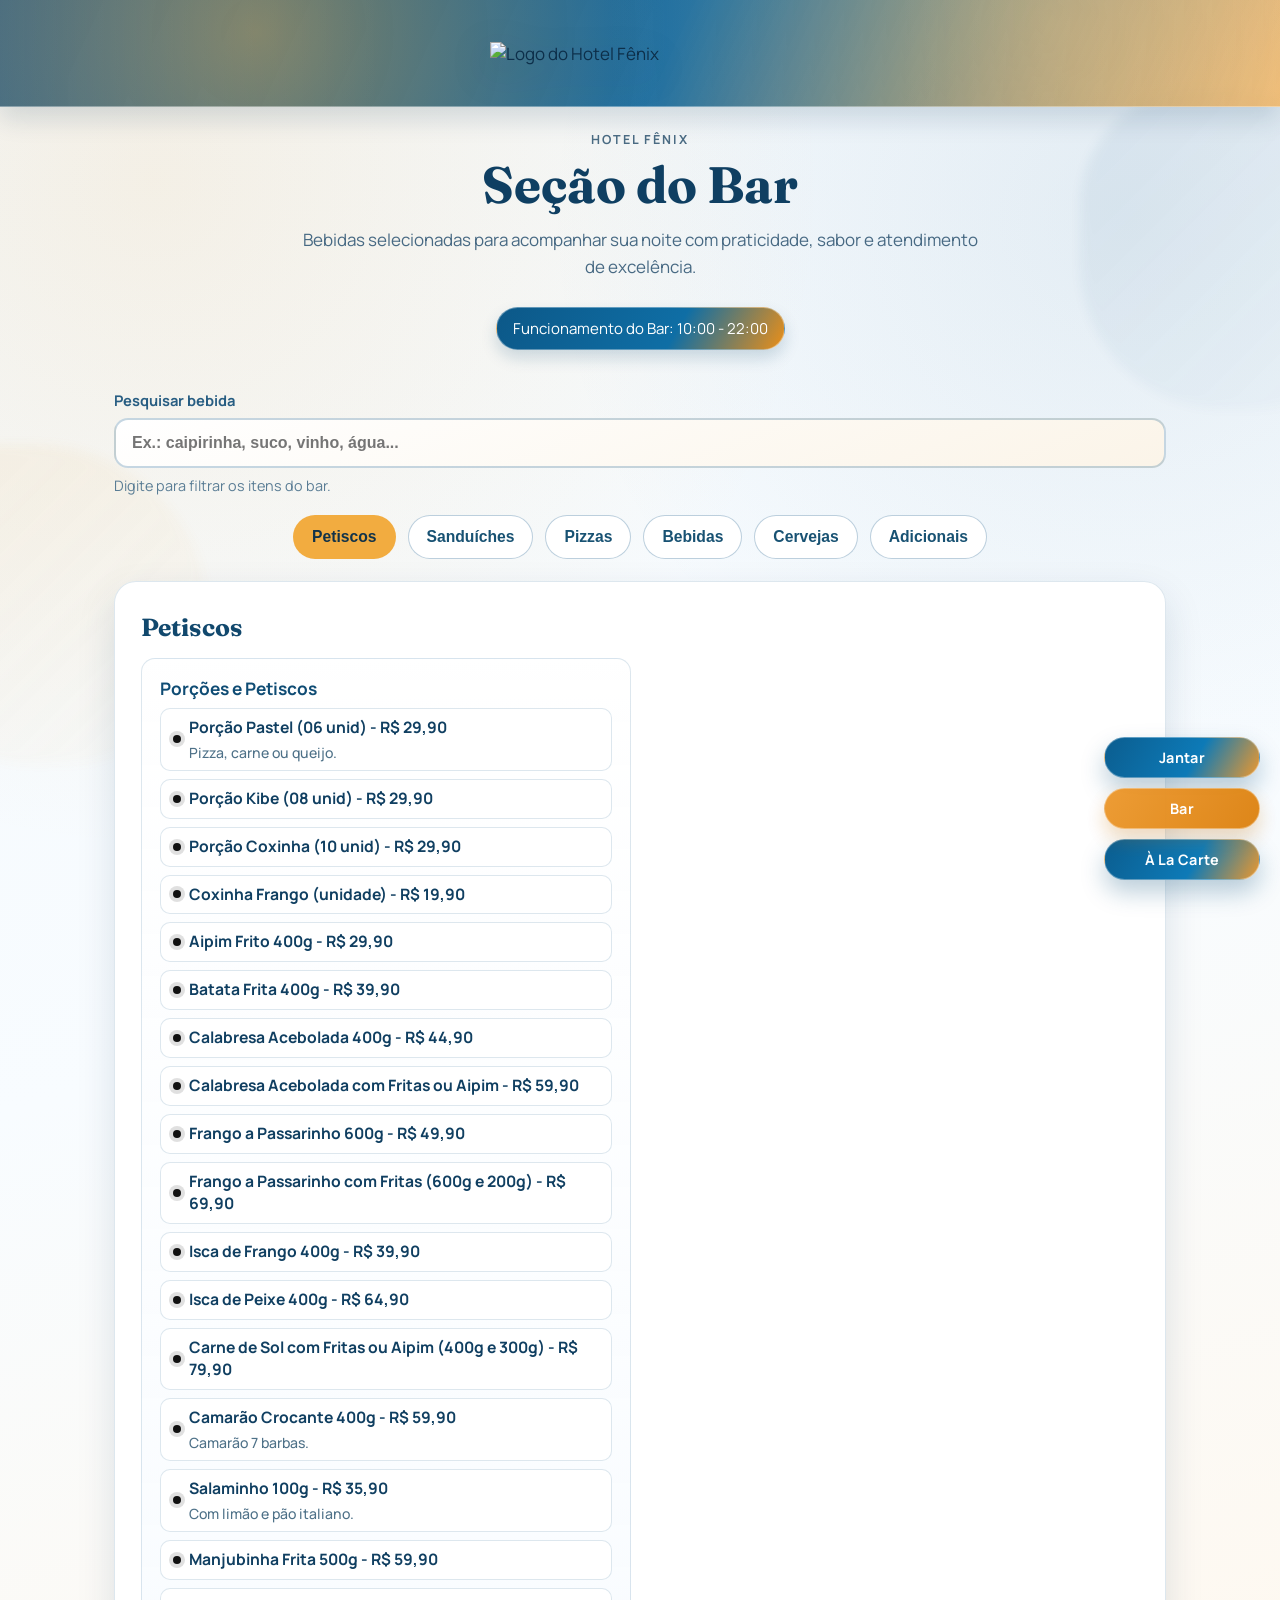
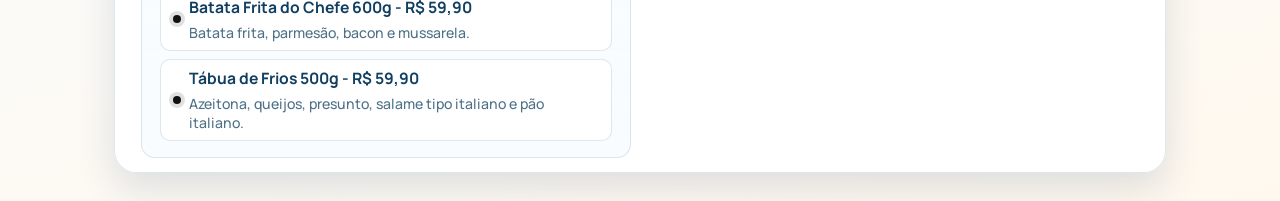
==== bar.html @ 1d7303b4 "Add files via upload" ====
<!DOCTYPE html>
<html lang="pt-BR">
<head>
    <meta charset="UTF-8">
    <meta http-equiv="X-UA-Compatible" content="IE=edge">
    <meta name="viewport" content="width=device-width, initial-scale=1.0">
    <title>Seção do Bar | Hotel Fênix</title>
    <meta name="description" content="Seção do bar do Hotel Fênix com drinks, cervejas, vinhos e bebidas sem álcool.">
    <link rel="preconnect" href="https://fonts.googleapis.com">
    <link rel="preconnect" href="https://fonts.gstatic.com" crossorigin>
    <link href="https://fonts.googleapis.com/css2?family=Fraunces:opsz,wght@9..144,500;9..144,700&family=Manrope:wght@400;500;700&display=swap" rel="stylesheet">
    <link rel="stylesheet" href="style.css">
</head>
<body class="bar-page">
    <div class="bg-shape bg-shape--left" aria-hidden="true"></div>
    <div class="bg-shape bg-shape--right" aria-hidden="true"></div>

    <header class="hero">
        <div class="logo-showcase">
            <img class="hotel-logo" src="https://irp.cdn-website.com/d49a2ccc/dms3rep/multi/opt/logo_hotel_fenix-177w.png" alt="Logo do Hotel Fênix">
        </div>

        <p class="kicker">Hotel Fênix</p>
        <h1>Seção do Bar</h1>
        <p class="subtitle">Bebidas selecionadas para acompanhar sua noite com praticidade, sabor e atendimento de excelência.</p>

        <div class="service-info">
            <span>Funcionamento do Bar: 10:00 - 22:00</span>
        </div>

    </header>

    <section class="search-bar-wrap" aria-label="Pesquisa de bebidas">
        <label for="drink-search" class="search-label">Pesquisar bebida</label>
        <input type="search" id="drink-search" class="food-search" placeholder="Ex.: caipirinha, suco, vinho, água..." autocomplete="off">
        <p class="search-hint" id="drink-search-feedback">Digite para filtrar os itens do bar.</p>
    </section>

    <nav class="week-nav" aria-label="Categorias do bar">
        <button type="button" class="day-btn is-active" data-category="petiscos">Petiscos</button>
        <button type="button" class="day-btn" data-category="sanduiches">Sanduíches</button>
        <button type="button" class="day-btn" data-category="pizzas">Pizzas</button>
        <button type="button" class="day-btn" data-category="bebidas">Bebidas</button>
        <button type="button" class="day-btn" data-category="cervejas">Cervejas</button>
        <button type="button" class="day-btn" data-category="adicionais">Adicionais</button>
    </nav>

    <main class="menu-stack">
        <section class="menu-card bar-category is-visible" data-category="petiscos" aria-labelledby="cat-petiscos">
            <h2 id="cat-petiscos">Petiscos</h2>
            <div class="day-groups">
                <article class="day-group">
                    <h3>Porções e Petiscos</h3>
                    <ul class="dish-list">
                        <li>Porção Pastel (06 unid) - R$ 29,90 <span class="item-note">Pizza, carne ou queijo.</span></li>
                        <li>Porção Kibe (08 unid) - R$ 29,90</li>
                        <li>Porção Coxinha (10 unid) - R$ 29,90</li>
                        <li>Coxinha Frango (unidade) - R$ 19,90</li>
                        <li>Aipim Frito 400g - R$ 29,90</li>
                        <li>Batata Frita 400g - R$ 39,90</li>
                        <li>Calabresa Acebolada 400g - R$ 44,90</li>
                        <li>Calabresa Acebolada com Fritas ou Aipim - R$ 59,90</li>
                        <li>Frango a Passarinho 600g - R$ 49,90</li>
                        <li>Frango a Passarinho com Fritas (600g e 200g) - R$ 69,90</li>
                        <li>Isca de Frango 400g - R$ 39,90</li>
                        <li>Isca de Peixe 400g - R$ 64,90</li>
                        <li>Carne de Sol com Fritas ou Aipim (400g e 300g) - R$ 79,90</li>
                        <li>Camarão Crocante 400g - R$ 59,90 <span class="item-note">Camarão 7 barbas.</span></li>
                        <li>Salaminho 100g - R$ 35,90 <span class="item-note">Com limão e pão italiano.</span></li>
                        <li>Manjubinha Frita 500g - R$ 59,90</li>
                        <li>Batata Frita do Chefe 600g - R$ 59,90 <span class="item-note">Batata frita, parmesão, bacon e mussarela.</span></li>
                        <li>Tábua de Frios 500g - R$ 59,90 <span class="item-note">Azeitona, queijos, presunto, salame tipo italiano e pão italiano.</span></li>
                    </ul>
                </article>
            </div>
        </section>

        <section class="menu-card bar-category" data-category="sanduiches" aria-labelledby="cat-sanduiches">
            <h2 id="cat-sanduiches">Sanduíches</h2>
            <div class="day-groups">
                <article class="day-group">
                    <h3>Lanches</h3>
                    <ul class="dish-list">
                        <li>Lanche do Chefe (serve 02 pessoas) - R$ 59,90 <span class="item-note">Pão de hambúrguer especial, hambúrguer 200g, presunto, calabresa, milho verde, ovo, mussarela, alface, tomate e batata frita.</span></li>
                        <li>Misto Quente - R$ 19,90 <span class="item-note">Pão de forma, mussarela e presunto.</span></li>
                        <li>Queijo Quente - R$ 15,90 <span class="item-note">Pão de forma e mussarela.</span></li>
                        <li>Hambúrguer - R$ 29,90 <span class="item-note">Pão de hambúrguer e hambúrguer 120g.</span></li>
                        <li>Baurú - R$ 19,90 <span class="item-note">Pão de forma, mussarela, presunto, alface e tomate.</span></li>
                        <li>X-Burguer - R$ 32,90 <span class="item-note">Pão de hambúrguer, hambúrguer 120g e mussarela.</span></li>
                        <li>X-Salada - R$ 35,90 <span class="item-note">Pão de hambúrguer, hambúrguer 120g, mussarela, alface e tomate.</span></li>
                        <li>X-Bacon - R$ 35,90 <span class="item-note">Pão de hambúrguer, hambúrguer 120g, mussarela, bacon, alface e tomate.</span></li>
                        <li>X-Egg - R$ 35,90 <span class="item-note">Pão de hambúrguer, hambúrguer 120g, ovo, mussarela, alface e tomate.</span></li>
                    </ul>
                </article>
            </div>
        </section>

        <section class="menu-card bar-category" data-category="pizzas" aria-labelledby="cat-pizzas">
            <h2 id="cat-pizzas">Pizzas</h2>
            <div class="day-groups">
                <article class="day-group">
                    <h3>Sabores</h3>
                    <ul class="dish-list">
                        <li>Brotinho (pizza pequena) - R$ 29,90</li>
                        <li>Mussarela - R$ 49,90 <span class="item-note">Molho de tomate, mussarela e azeitonas.</span></li>
                        <li>Margherita - R$ 49,90 <span class="item-note">Molho de tomate, mussarela, manjericão e azeitonas.</span></li>
                        <li>Calabresa - R$ 49,90 <span class="item-note">Molho de tomate, mussarela, calabresa, cebola e azeitonas.</span></li>
                        <li>Portuguesa - R$ 49,90 <span class="item-note">Molho de tomate, mussarela, ovo, presunto, cebola e azeitonas.</span></li>
                        <li>Frango c/ Requeijão - R$ 59,90 <span class="item-note">Molho de tomate, frango, requeijão e azeitonas.</span></li>
                    </ul>
                </article>
            </div>
        </section>

        <section class="menu-card bar-category" data-category="bebidas" aria-labelledby="cat-bebidas">
            <h2 id="cat-bebidas">Bebidas</h2>
            <div class="day-groups">
                <article class="day-group">
                    <h3>Opções</h3>
                    <ul class="dish-list">
                        <li>Água s/ gás 500ml - R$ 4,00</li>
                        <li>Água c/ gás 500ml - R$ 5,00</li>
                        <li>Água Tônica - R$ 7,50</li>
                        <li>Água de Coco - R$ 8,00</li>
                        <li>Refrigerante 350ml - R$ 7,50</li>
                        <li>Refrigerante Coca Cola 1l Vidro - R$ 14,90</li>
                        <li>Refrigerante Pet 1l - R$ 12,90</li>
                        <li>Suco Polpa copo - R$ 9,90</li>
                        <li>Suco Polpa jarra - R$ 16,90</li>
                        <li>Suco Natural copo - R$ 12,90</li>
                        <li>Suco Natural jarra - R$ 19,90</li>
                        <li>Suco Bronze copo (laranja/cenoura) - R$ 14,90</li>
                        <li>Suco Bronze jarra (laranja/cenoura) - R$ 21,90</li>
                        <li>Suco Digestão copo (abacaxi/hortelã) - R$ 14,90</li>
                        <li>Suco Digestão jarra (abacaxi/hortelã) - R$ 19,90</li>
                        <li>Suco Limão copo - R$ 9,90</li>
                        <li>Suco Limão jarra - R$ 16,90</li>
                        <li>Combo Água Sem Gás (05 unid.) - R$ 12,50</li>
                    </ul>
                </article>
            </div>
        </section>

        <section class="menu-card bar-category" data-category="cervejas" aria-labelledby="cat-cervejas">
            <h2 id="cat-cervejas">Cervejas</h2>
            <div class="day-groups">
                <article class="day-group">
                    <h3>Rótulos</h3>
                    <ul class="dish-list">
                        <li>Devassa lata - R$ 7,50</li>
                        <li>Devassa 600ml - R$ 14,90</li>
                        <li>Brahma 600ml - R$ 16,00</li>
                        <li>Original 600ml - R$ 16,00</li>
                        <li>Amstel 600ml - R$ 16,00</li>
                        <li>Heineken lata - R$ 11,90</li>
                        <li>Heineken 600ml - R$ 19,90</li>
                        <li>Heineken long neck - R$ 14,90</li>
                    </ul>
                </article>
            </div>
        </section>

        <section class="menu-card bar-category" data-category="adicionais" aria-labelledby="cat-adicionais">
            <h2 id="cat-adicionais">Adicionais</h2>
            <div class="day-groups">
                <article class="day-group">
                    <h3>Complementos</h3>
                    <ul class="dish-list">
                        <li>Ovo - R$ 4,90</li>
                        <li>Bacon - R$ 5,00</li>
                        <li>Mussarela - R$ 5,00</li>
                        <li>Carne de hambúrguer 120g - R$ 6,00</li>
                    </ul>
                </article>
            </div>
        </section>
    </main>

    <div class="section-switch" aria-label="Navegar entre seções do cardápio">
        <a class="switch-btn" href="jantar.html">Jantar</a>
        <a class="switch-btn is-current" href="bar.html" aria-current="page">Bar</a>
        <a class="switch-btn" href="alacarte.html">À La Carte</a>
    </div>

    <script src="bar.js"></script>
</body>
</html>
---- style.css ----
:root {
	--bg-soft: #f3f8fc;
	--bg-warm: #fff8ee;
	--accent: #f2ac40;
	--accent-strong: #d78415;
	--surface: rgba(255, 255, 255, 0.97);
	--surface-line: rgba(15, 84, 133, 0.14);
	--text-primary: #0d2f4a;
	--text-muted: #3d6280;
	--shadow: 0 16px 38px rgba(10, 48, 82, 0.13);
}

* {
	box-sizing: border-box;
}

body {
	margin: 0;
	min-height: 100vh;
	font-family: "Manrope", "Segoe UI", sans-serif;
	font-size: 17px;
	color: var(--text-primary);
	background:
		radial-gradient(circle at 12% 10%, rgba(242, 172, 64, 0.12), transparent 34%),
		radial-gradient(circle at 88% 12%, rgba(15, 84, 133, 0.08), transparent 30%),
		linear-gradient(165deg, var(--bg-soft) 0%, #f8fcff 52%, var(--bg-warm) 100%);
	overflow-x: hidden;
}

.bg-shape {
	position: fixed;
	width: 320px;
	height: 320px;
	border-radius: 40% 60% 50% 50%;
	filter: blur(6px);
	z-index: 0;
	animation: float 12s ease-in-out infinite;
	opacity: 0.38;
}

.bg-shape--left {
	left: -110px;
	bottom: 15%;
	background: linear-gradient(135deg, rgba(242, 172, 64, 0.22), rgba(242, 172, 64, 0.03));
}

.bg-shape--right {
	right: -120px;
	top: 10%;
	background: linear-gradient(135deg, rgba(15, 84, 133, 0.18), rgba(15, 84, 133, 0.03));
	animation-delay: 1.4s;
}

.hero,
.week-nav,
.search-bar-wrap,
.menu-stack,
.menu-footer {
	position: relative;
	z-index: 1;
}

.hero {
	max-width: 1100px;
	margin: 0 auto;
	padding: 0 24px 28px;
}

.logo-showcase {
	width: 100vw;
	margin: 0 0 24px;
	margin-left: calc(50% - 50vw);
	display: flex;
	align-items: center;
	justify-content: center;
	padding: 42px 24px;
	background:
		radial-gradient(circle at 20% 30%, rgba(242, 172, 64, 0.48), transparent 40%),
		radial-gradient(circle at 82% 22%, rgba(255, 203, 120, 0.32), transparent 42%),
		linear-gradient(115deg, rgba(7, 70, 116, 0.98) 0%, rgba(14, 102, 158, 0.94) 52%, rgba(235, 143, 24, 0.68) 100%);
	border: 0;
	box-shadow: inset 0 -1px 0 rgba(255, 255, 255, 0.35), 0 12px 24px rgba(8, 51, 84, 0.14);
	position: relative;
	overflow: hidden;
}

.logo-showcase::before {
	content: "";
	position: absolute;
	inset: 0;
	background:
		linear-gradient(90deg, rgba(255, 255, 255, 0.12), transparent 30%, transparent 70%, rgba(255, 255, 255, 0.14));
	pointer-events: none;
}

.hotel-logo {
	width: 300px;
	height: auto;
	object-fit: contain;
	position: relative;
	z-index: 1;
	filter: drop-shadow(0 12px 18px rgba(5, 28, 47, 0.26));
}

.pricing-strip {
	display: grid;
	grid-template-columns: repeat(3, minmax(180px, 1fr));
	gap: 12px;
	margin-top: 28px;
}

.pricing-strip p {
	margin: 0;
	padding: 12px 14px;
	border-radius: 12px;
	background: linear-gradient(160deg, rgba(255, 255, 255, 0.96), rgba(255, 246, 231, 0.96));
	border: 1px solid rgba(235, 143, 24, 0.32);
	box-shadow: 0 6px 16px rgba(12, 73, 116, 0.08);
	font-size: 0.96rem;
	font-weight: 600;
	color: #17486a;
}

.pricing-strip span {
	display: block;
	font-size: 0.82rem;
	color: #507692;
}

.kicker {
	margin: 0;
	color: #4a6b83;
	letter-spacing: 0.16em;
	font-size: 0.78rem;
	font-weight: 700;
	text-transform: uppercase;
	text-align: center;
}

h1 {
	margin: 10px 0 14px;
	font-family: "Fraunces", Georgia, serif;
	font-size: clamp(2.2rem, 4vw, 3.7rem);
	line-height: 1.06;
	color: #0f3f62;
	text-align: center;
}

.subtitle {
	max-width: 68ch;
	margin: 0 auto;
	color: #476983;
	line-height: 1.6;
	text-align: center;
}

.service-info {
	display: flex;
	gap: 12px;
	flex-wrap: wrap;
	margin-top: 26px;
	justify-content: center;
}

.service-info span {
	padding: 10px 16px;
	border-radius: 999px;
	font-size: 0.94rem;
	color: #ffffff;
	background: linear-gradient(120deg, #0c5888 0%, #0f6ea5 62%, #eb8f18 100%);
	border: 1px solid rgba(255, 255, 255, 0.35);
	box-shadow: 0 8px 16px rgba(12, 70, 110, 0.18);
	backdrop-filter: blur(3px);
}

.section-switch {
	position: fixed;
	right: 20px;
	bottom: 20px;
	z-index: 9999;
	display: flex;
	flex-direction: column;
	gap: 10px;
	align-items: stretch;
	pointer-events: none;
}

.switch-btn {
	display: inline-flex;
	align-items: center;
	justify-content: center;
	width: 156px;
	padding: 10px 14px;
	border-radius: 999px;
	text-decoration: none;
	font-weight: 700;
	font-size: 0.9rem;
	letter-spacing: 0.02em;
	text-align: center;
	white-space: nowrap;
	color: #ffffff;
	background: linear-gradient(120deg, #0b5d8f 0%, #0d7ab7 58%, #ed982d 100%);
	border: 1px solid rgba(255, 255, 255, 0.35);
	box-shadow: 0 12px 24px rgba(11, 79, 121, 0.28);
	transition: transform 0.2s ease, box-shadow 0.2s ease;
	pointer-events: auto;
}

.switch-btn:hover {
	transform: translateY(-2px);
	box-shadow: 0 14px 24px rgba(11, 79, 121, 0.26);
}

.switch-btn:focus-visible {
	outline: 3px solid rgba(242, 172, 64, 0.45);
	outline-offset: 2px;
}

.switch-btn.is-current {
	background: linear-gradient(120deg, #ed982d 0%, #dc8210 100%);
	color: #ffffff;
	pointer-events: none;
	opacity: 0.96;
	box-shadow: 0 10px 20px rgba(196, 116, 14, 0.28);
}

.search-bar-wrap {
	max-width: 1100px;
	margin: 0 auto;
	padding: 12px 24px 6px;
}

.search-label {
	display: block;
	font-size: 0.92rem;
	font-weight: 700;
	color: #275d82;
	margin-bottom: 8px;
}

.food-search {
	width: 100%;
	padding: 14px 16px;
	border-radius: 14px;
	border: 2px solid rgba(15, 84, 133, 0.24);
	background: linear-gradient(160deg, rgba(255, 255, 255, 0.98), rgba(251, 244, 232, 0.98));
	color: #0f3f62;
	font-size: 1rem;
	font-weight: 600;
	outline: none;
	transition: border-color 0.2s ease, box-shadow 0.2s ease;
}

.food-search:focus {
	border-color: rgba(235, 143, 24, 0.66);
	box-shadow: 0 0 0 4px rgba(235, 143, 24, 0.16);
}

.search-hint {
	margin: 8px 0 0;
	font-size: 0.9rem;
	color: #5a7d95;
}


.week-nav {
	max-width: 1100px;
	margin: 0 auto;
	padding: 14px 24px 8px;
	display: flex;
	gap: 12px;
	flex-wrap: wrap;
	justify-content: center;
}

.day-btn {
	border: 1px solid rgba(15, 84, 133, 0.28);
	background: rgba(255, 255, 255, 0.95);
	color: #185273;
	padding: 12px 18px;
	border-radius: 999px;
	font-weight: 700;
	font-size: 0.98rem;
	cursor: pointer;
	transition: transform 0.25s ease, background 0.25s ease, color 0.25s ease;
}

.day-btn:focus-visible {
	outline: 3px solid rgba(242, 172, 64, 0.55);
	outline-offset: 2px;
}

.day-btn:hover {
	transform: translateY(-2px);
	background: rgba(242, 172, 64, 0.24);
}

.day-btn.is-active {
	background: var(--accent);
	color: #123349;
	border-color: transparent;
}

.menu-stack {
	max-width: 1100px;
	margin: 0 auto;
	padding: 14px 24px 28px;
	display: flex;
	flex-direction: column;
	gap: 24px;
}

.menu-card {
	background: var(--surface);
	border: 1px solid var(--surface-line);
	border-radius: 22px;
	box-shadow: var(--shadow);
	padding: 26px 26px 14px;
	animation: rise 0.7s ease both;
}

.day-menu {
	display: none;
}

.day-menu.is-visible {
	display: block;
	animation: rise 0.35s ease both;
}

.bar-category {
	display: none;
}

.bar-category.is-visible {
	display: block;
	animation: rise 0.35s ease both;
}

.alacarte-category {
	display: none;
}

.alacarte-category.is-visible {
	display: block;
	animation: rise 0.35s ease both;
}

.menu-card:nth-child(2) {
	animation-delay: 0.08s;
}

.menu-card:nth-child(3) {
	animation-delay: 0.16s;
}

.menu-card:nth-child(4) {
	animation-delay: 0.24s;
}

.menu-card:nth-child(5) {
	animation-delay: 0.32s;
}

.menu-card:nth-child(6) {
	animation-delay: 0.4s;
}

.day-menu h2 {
	margin-bottom: 22px;
}

.day-groups {
	display: grid;
	grid-template-columns: repeat(2, minmax(260px, 1fr));
	gap: 18px;
}

.day-group {
	padding: 18px 18px 16px;
	border-radius: 14px;
	background: linear-gradient(180deg, rgba(255, 255, 255, 0.92), rgba(247, 251, 255, 0.82));
	border: 1px solid rgba(15, 84, 133, 0.14);
}

.day-group h3 {
	margin: 0 0 8px;
	font-size: 1.08rem;
	color: #0f4c74;
}

.day-group p {
	margin: 0;
	line-height: 1.6;
	font-size: 0.99rem;
	color: #426983;
}

.dish-list {
	list-style: none;
	margin: 0;
	padding: 0;
	display: grid;
	gap: 8px;
}

.dish-list li {
	padding: 8px 12px;
	border-radius: 10px;
	background: rgba(255, 255, 255, 0.92);
	border: 1px solid rgba(15, 84, 133, 0.14);
	font-size: 0.98rem;
	font-weight: 700;
	line-height: 1.4;
	color: #103f61;
	position: relative;
	padding-left: 28px;
}

.dish-list li::before {
	content: "";
	position: absolute;
	left: 12px;
	top: 50%;
	width: 8px;
	height: 8px;
	border-radius: 50%;
	transform: translateY(-50%);
	background: #111111;
	box-shadow: 0 0 0 4px rgba(0, 0, 0, 0.12);
}

.item-note {
	display: block;
	margin-top: 4px;
	font-size: 0.88rem;
	font-weight: 500;
	line-height: 1.35;
	color: #4e7188;
}

.day-status {
	max-width: 1100px;
	margin: 0 auto;
	padding: 10px 24px 4px;
	text-align: center;
	position: relative;
	z-index: 1;
}

.day-status__title {
	margin: 0;
	font-size: 0.86rem;
	letter-spacing: 0.1em;
	text-transform: uppercase;
	color: #4f6f86;
	font-weight: 700;
}

.day-status__value {
	margin: 4px 0 0;
	font-family: "Fraunces", Georgia, serif;
	font-size: 1.6rem;
	color: #0f3f62;
}

.day-status__hint {
	margin: 8px 0 0;
	font-size: 0.95rem;
	color: #58798f;
}

h2 {
	margin: 4px 0 16px;
	font-family: "Fraunces", Georgia, serif;
	font-size: 1.55rem;
	color: #11486d;
}

.menu-item {
	display: grid;
	grid-template-columns: 1fr auto;
	gap: 16px;
	padding: 14px 0;
	border-top: 1px dashed rgba(16, 38, 53, 0.16);
}

.menu-item:first-of-type {
	border-top: 0;
	padding-top: 2px;
}

h3 {
	margin: 0 0 6px;
	font-size: 1.02rem;
	color: #103b5b;
}

.menu-item p {
	margin: 0;
	color: var(--text-muted);
	line-height: 1.48;
	font-size: 0.94rem;
}

.menu-item strong {
	color: var(--accent-strong);
	font-size: 1rem;
	white-space: nowrap;
	align-self: start;
}

.menu-footer {
	max-width: 1100px;
	margin: 0 auto;
	padding: 12px 24px 40px;
	color: #4a6a80;
	font-size: 0.9rem;
	text-align: center;
}

.menu-footer p {
	margin: 6px 0;
}

@keyframes rise {
	from {
		opacity: 0;
		transform: translateY(18px);
	}
	to {
		opacity: 1;
		transform: translateY(0);
	}
}

@keyframes float {
	0%,
	100% {
		transform: translateY(0);
	}
	50% {
		transform: translateY(-14px);
	}
}

@media (max-width: 940px) {
	.pricing-strip {
		grid-template-columns: 1fr;
	}

	.day-groups {
		grid-template-columns: 1fr;
	}
}

@media (max-width: 620px) {
	.hero {
		padding-top: 0;
	}

	.logo-showcase {
		padding: 30px 16px;
		margin-top: -8px;
	}

	.hotel-logo {
		width: 210px;
	}

	.kicker {
		font-size: 0.72rem;
	}

	.service-info span,
	.day-btn {
		font-size: 0.9rem;
	}

	.menu-card {
		border-radius: 18px;
		padding: 18px 16px 10px;
	}

	.day-status__value {
		font-size: 1.4rem;
	}

	.menu-item {
		grid-template-columns: 1fr;
		gap: 8px;
	}

	.menu-item strong {
		justify-self: start;
	}

	.section-switch {
		right: 12px;
		bottom: 12px;
	}

	.switch-btn {
		width: 132px;
		padding: 9px 11px;
		font-size: 0.8rem;
	}


@media (max-width: 390px) {
	.section-switch {
		right: 8px;
		bottom: 8px;
		gap: 8px;
	}

	.switch-btn {
		width: 122px;
		padding: 8px 10px;
		font-size: 0.76rem;
	}
}
}
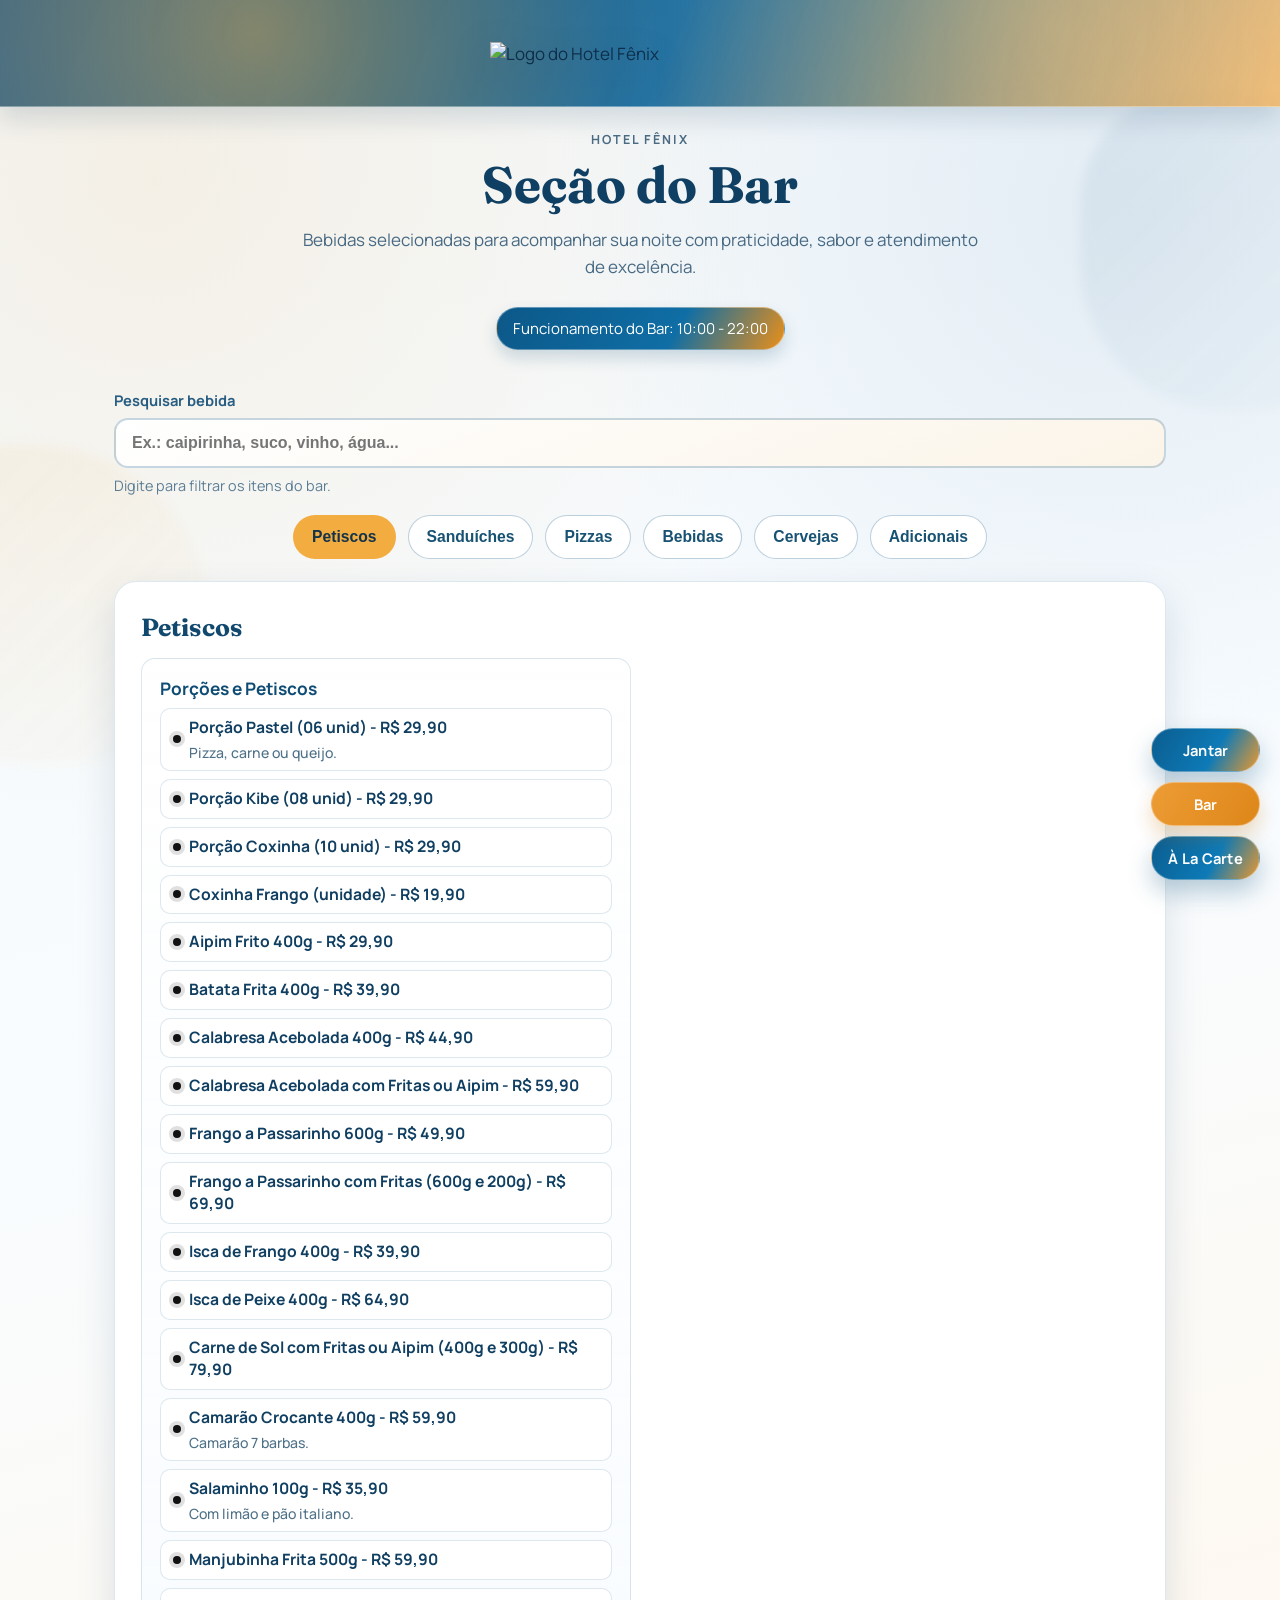
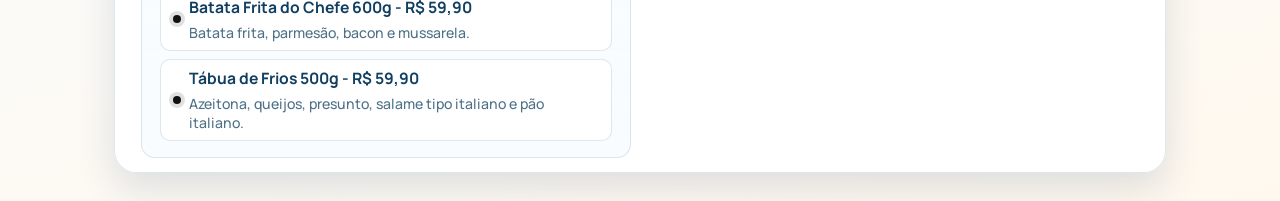
==== commit 81c2c1bc: "Add files via upload" ====
--- a/bar.html
+++ b/bar.html
@@ -177,7 +177,7 @@
     </main>
 
     <div class="section-switch" aria-label="Navegar entre seções do cardápio">
-        <a class="switch-btn" href="jantar.html">Jantar</a>
+        <a class="switch-btn" href="index.html">Jantar</a>
         <a class="switch-btn is-current" href="bar.html" aria-current="page">Bar</a>
         <a class="switch-btn" href="alacarte.html">À La Carte</a>
     </div>
--- a/style.css
+++ b/style.css
@@ -189,15 +189,15 @@
 	display: inline-flex;
 	align-items: center;
 	justify-content: center;
-	width: 156px;
-	padding: 10px 14px;
+	min-width: 0;
+	padding: 11px 16px;
 	border-radius: 999px;
 	text-decoration: none;
 	font-weight: 700;
-	font-size: 0.9rem;
+	font-size: 0.92rem;
 	letter-spacing: 0.02em;
 	text-align: center;
-	white-space: nowrap;
+	white-space: normal;
 	color: #ffffff;
 	background: linear-gradient(120deg, #0b5d8f 0%, #0d7ab7 58%, #ed982d 100%);
 	border: 1px solid rgba(255, 255, 255, 0.35);
@@ -574,7 +574,30 @@
 
 	.service-info span,
 	.day-btn {
-		font-size: 0.9rem;
+		font-size: 1rem;
+	}
+
+	h2 {
+		font-size: 1.62rem;
+	}
+
+	.day-group h3 {
+		font-size: 1.14rem;
+	}
+
+	.search-label,
+	.search-hint {
+		font-size: 0.98rem;
+	}
+
+	.food-search {
+		font-size: 1.02rem;
+		padding: 15px 16px;
+	}
+
+	.week-nav {
+		padding: 12px 16px 8px;
+		gap: 10px;
 	}
 
 	.menu-card {
@@ -582,6 +605,56 @@
 		padding: 18px 16px 10px;
 	}
 
+	.menu-stack {
+		padding: 12px 16px 96px;
+		gap: 18px;
+	}
+
+	.day-group {
+		padding: 14px 12px;
+	}
+
+	.dish-list {
+		gap: 10px;
+	}
+
+	.dish-list li {
+		font-size: 1rem;
+		line-height: 1.5;
+		padding: 11px 11px 11px 28px;
+	}
+
+	.item-note {
+		font-size: 0.9rem;
+	}
+
+	/* No Bar, as categorias ficam em trilha horizontal para evitar "embolado" */
+	.bar-page .week-nav {
+		flex-wrap: nowrap;
+		justify-content: flex-start;
+		overflow-x: auto;
+		overscroll-behavior-x: contain;
+		scroll-snap-type: x proximity;
+		padding-bottom: 10px;
+	}
+
+	.bar-page .week-nav::-webkit-scrollbar {
+		height: 6px;
+	}
+
+	.bar-page .week-nav::-webkit-scrollbar-thumb {
+		background: rgba(15, 84, 133, 0.35);
+		border-radius: 999px;
+	}
+
+	.bar-page .day-btn {
+		flex: 0 0 auto;
+		min-width: 146px;
+		padding: 12px 14px;
+		font-size: 0.96rem;
+		scroll-snap-align: start;
+	}
+
 	.day-status__value {
 		font-size: 1.4rem;
 	}
@@ -601,10 +674,14 @@
 	}
 
 	.switch-btn {
-		width: 132px;
-		padding: 9px 11px;
-		font-size: 0.8rem;
-	}
+		padding: 12px 16px;
+		font-size: 0.92rem;
+	}
+
+	.bar-page .section-switch {
+		bottom: 10px;
+	}
+}
 
 
 @media (max-width: 390px) {
@@ -615,9 +692,13 @@
 	}
 
 	.switch-btn {
-		width: 122px;
-		padding: 8px 10px;
-		font-size: 0.76rem;
-	}
-}
-}
+		padding: 11px 14px;
+		font-size: 0.88rem;
+	}
+
+	.bar-page .day-btn {
+		min-width: 132px;
+		font-size: 0.9rem;
+		padding: 11px 12px;
+	}
+}
